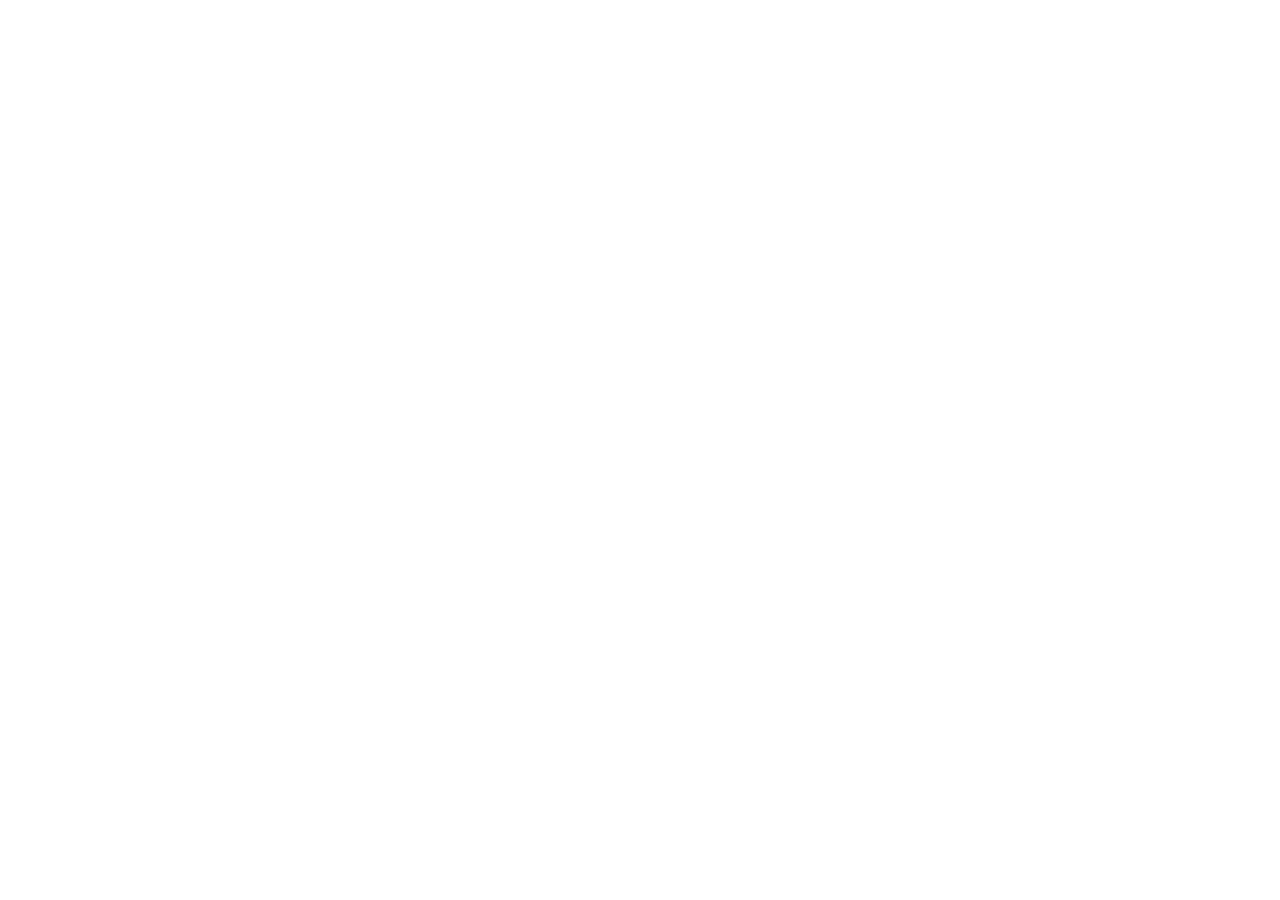
==== index.html @ 8029cfb2 "Start" ====
<!DOCTYPE html>
<html lang="en">
<head>
    <meta charset="UTF-8">
    <meta name="viewport" content="width=device-width, initial-scale=1.0">
    <title>Document</title>
</head>
<body>
    
</body>
</html>
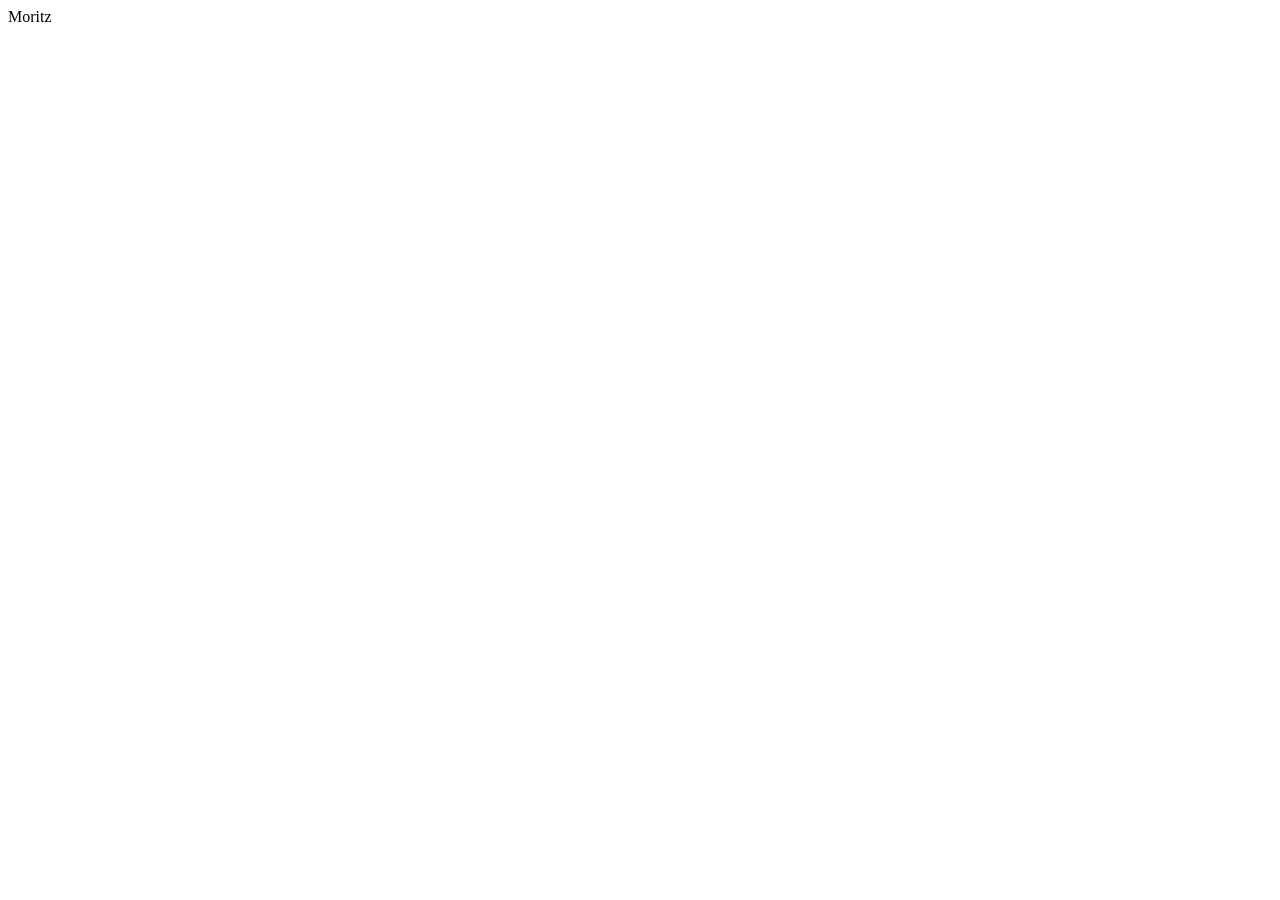
==== commit c417a8bd: "Moritz Added" ====
--- a/index.html
+++ b/index.html
@@ -6,6 +6,6 @@
     <title>Document</title>
 </head>
 <body>
-    
+    Moritz
 </body>
 </html>
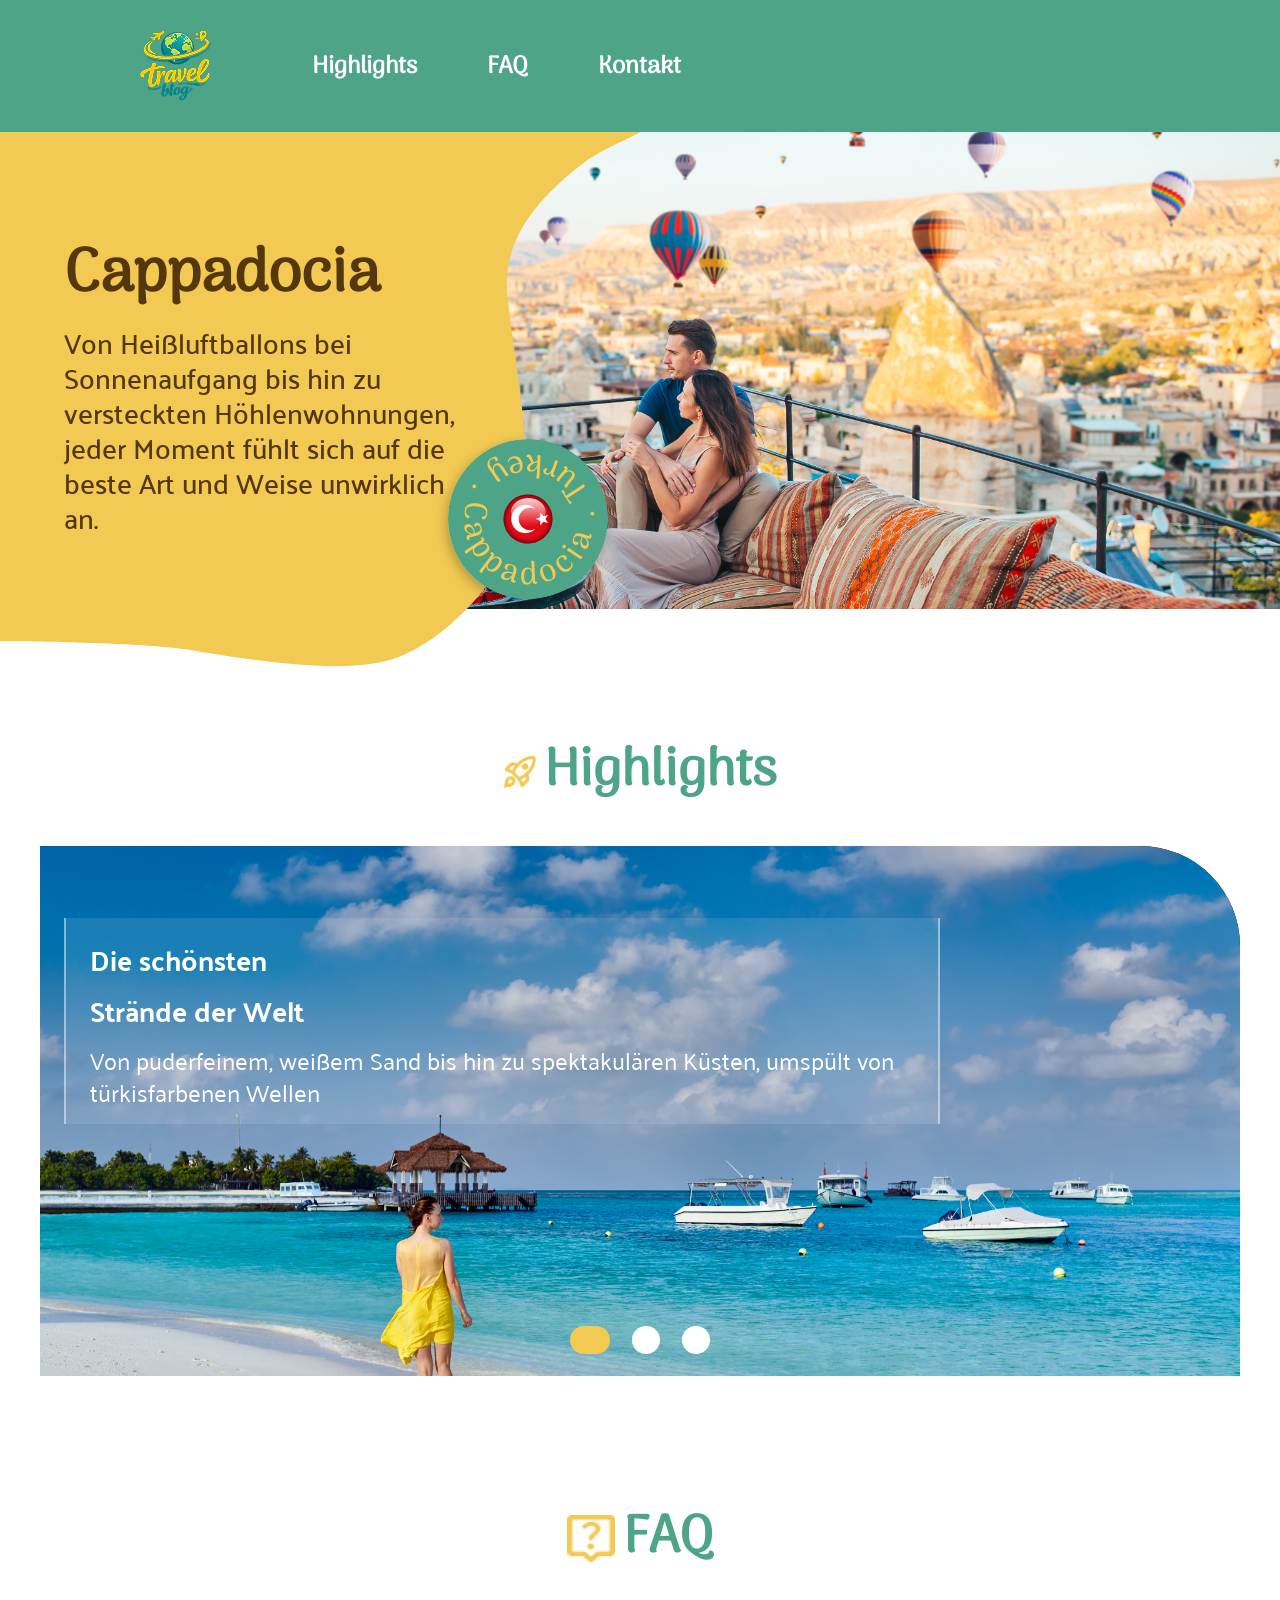
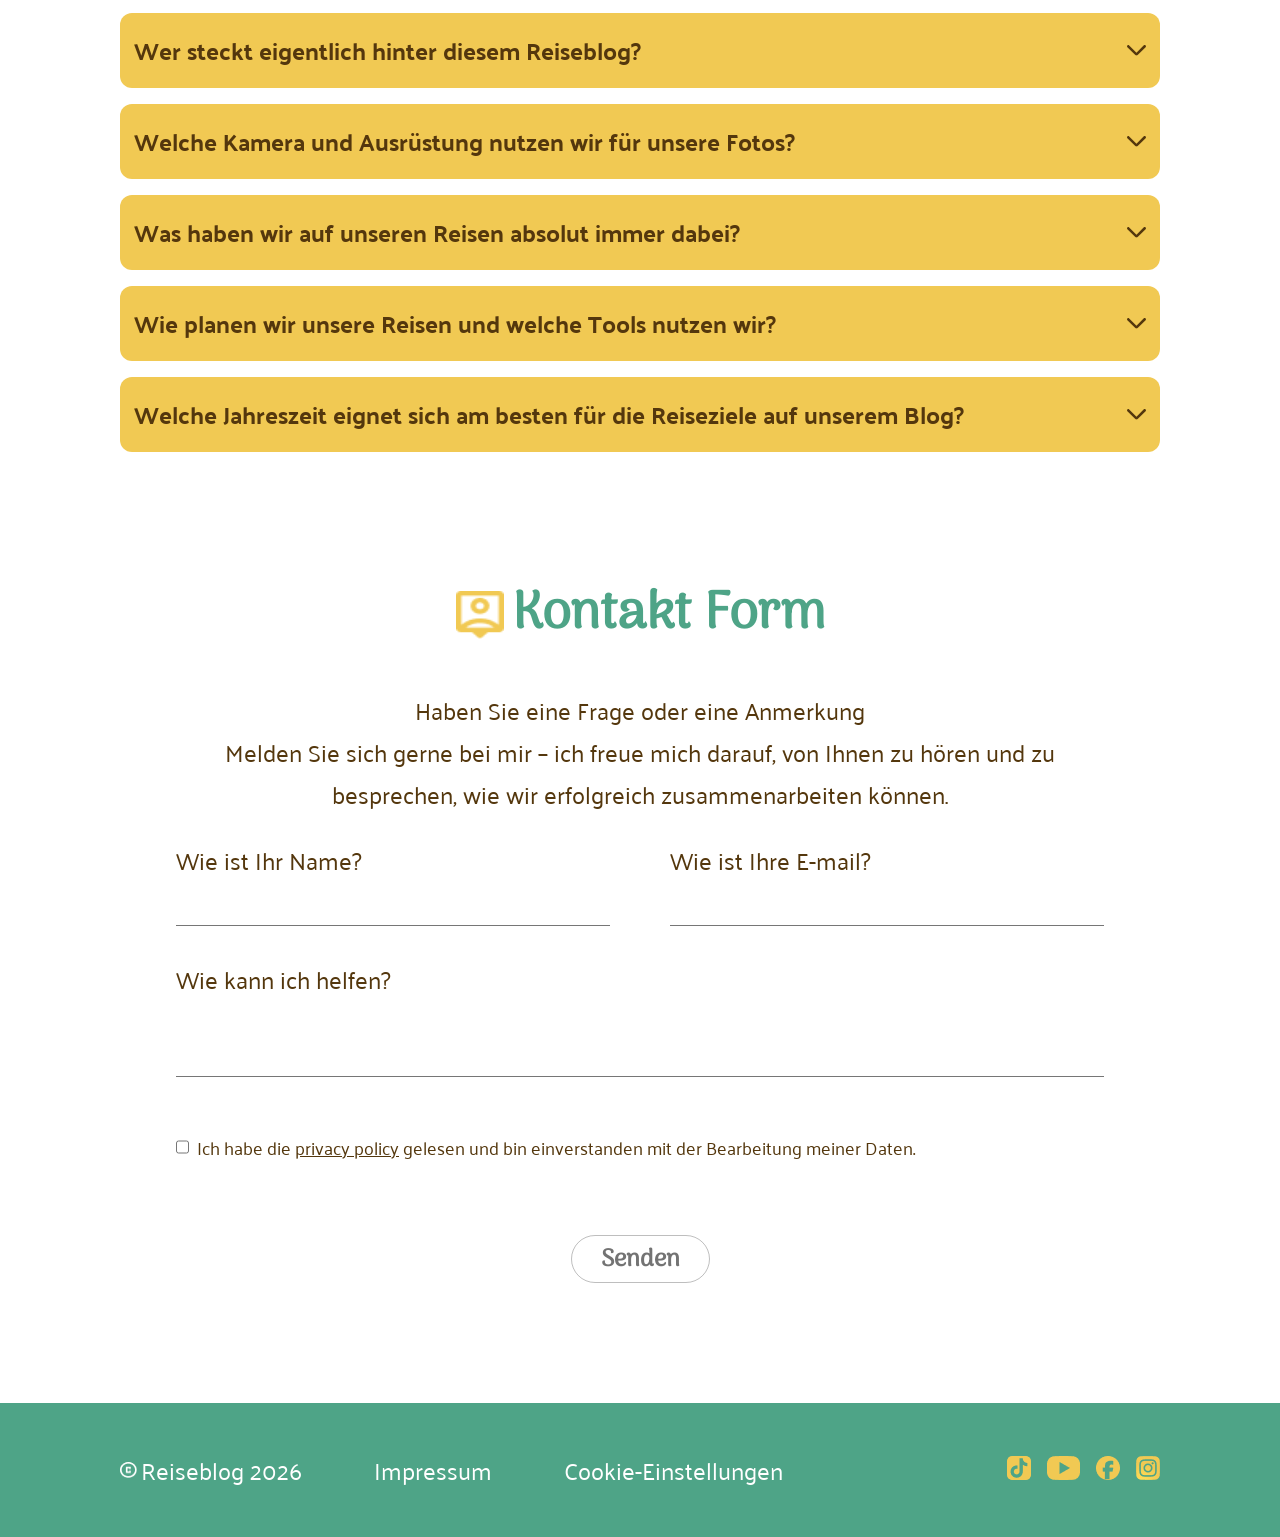
==== commit ac280a9f: "refactor: edit location and path to index html" ====
--- a/index.html
+++ b/index.html
@@ -1,11 +1,392 @@
-<!DOCTYPE html>
-<html lang="en">
-<head>
-    <meta charset="UTF-8">
-    <meta name="viewport" content="width=device-width, initial-scale=1.0">
-    <title>Document</title>
-</head>
-<body>
-    Moritz
-</body>
-</html>+<!doctype html>
+<html lang="de">
+    <head>
+        <meta charset="UTF-8" />
+        <meta name="viewport" content="width=device-width, initial-scale=1.0" />
+        <title>Reiseblog</title>
+        <link
+            rel="shortcut icon"
+            href="../assets/icons/logo.png"
+            type="image/x-icon"
+        />
+        <link rel="stylesheet" href="../css/variablen.css" />
+        <link rel="stylesheet" href="../css/fonts.css" />
+        <link rel="stylesheet" href="../css/landingpage/header.css" />
+        <link rel="stylesheet" href="../css/landingpage/landingscreen.css" />
+        <link rel="stylesheet" href="../css/landingpage/highlights.css" />
+        <link rel="stylesheet" href="../css/landingpage/faq.css" />
+        <link rel="stylesheet" href="../css/landingpage/conatctform.css" />
+        <link rel="stylesheet" href="../css/landingpage/footer.css" />
+        <link rel="stylesheet" href="../css/navbar.css" />
+        <link rel="stylesheet" href="../css/style.css" />
+    </head>
+
+    <body>
+        <header id="header">
+            <a href="./index.html"
+                ><img src="../assets/icons/logo.png" alt="Travel Blog Logo"
+            /></a>
+            <div class="nav-header">
+                <ul>
+                    <li>
+                        <a class="nav-highlight" href="#highlights"
+                            >Highlights</a
+                        >
+                        <img
+                            class="hover-highlights"
+                            src="../assets/icons/header/hover-highlights.svg"
+                            alt="Hover Highlights"
+                        />
+                    </li>
+                    <li>
+                        <a class="nav-faq" href="#faqs">FAQ</a>
+                        <img
+                            class="hover-faq"
+                            src="../assets/icons/header/hover-faq.svg"
+                            alt="Hover FAQ"
+                        />
+                    </li>
+                    <li>
+                        <a class="nav-contact" href="#contactform">Kontakt</a>
+                        <img
+                            class="hover-contact"
+                            src="../assets/icons/header/hover-contact.svg"
+                            alt="Hover Contact"
+                        />
+                    </li>
+                </ul>
+            </div>
+        </header>
+        <section class="landing-section">
+            <div class="hero-section">
+                <div class="hero-text">
+                    <h1>Cappadocia</h1>
+                    <p>
+                        Von Heißluftballons bei Sonnenaufgang bis hin zu
+                        versteckten Höhlenwohnungen, jeder Moment fühlt sich auf
+                        die beste Art und Weise unwirklich an.
+                    </p>
+                </div>
+                <div class="circle">
+                    <img class="circle-green"
+                        src="../assets/img/landingscreen/circle.svg"
+                        alt="Destination Circle"
+                    />
+                    <img
+                        class="circle-text"
+                        src="../assets/img/landingscreen/circle-text.svg"
+                        alt="Circle Text"
+                    />
+                    <img
+                        class="circle-flag"
+                        src="../assets/img/landingscreen/circle-flag.svg"
+                        alt="Circle Flag"
+                    />
+                </div>
+            </div>
+        </section>
+        <main class="content">
+            <section class="highlights" id="highlights">
+                <div class="highlights-h2">
+                    <img
+                        src="../assets/icons/h2-icons/h2-icon-rocket.png"
+                        alt="rocket"
+                    />
+                    <h2>Highlights</h2>
+                </div>
+                <div class="slider-a">
+                    <input
+                        class="radio-button"
+                        id="option1"
+                        type="radio"
+                        name="slider"
+                        value="one"
+                        checked
+                    />
+                    <input
+                        class="radio-button"
+                        type="radio"
+                        name="slider"
+                        value="two"
+                    />
+                    <input
+                        class="radio-button"
+                        type="radio"
+                        name="slider"
+                        value="three"
+                    />
+
+                    <div class="slider-a-wrapper">
+                        <a
+                            class="slider-a-element element-one"
+                            href="./html/moritz-blog.html"
+                        >
+                            <div class="slide-content">
+                                <h3>
+                                    Die schönsten <br />
+                                    Strände der Welt
+                                </h3>
+                                <p>
+                                    Von puderfeinem, weißem Sand bis hin zu
+                                    spektakulären Küsten, umspült von
+                                    türkisfarbenen Wellen
+                                </p>
+                            </div>
+                        </a>
+                        <a
+                            class="slider-a-element element-two"
+                            href="./html/jeremy-blog.html"
+                        >
+                            <div class="slide-content">
+                                <h3>Schlemmer Eldorado Osaka</h3>
+                                <p>
+                                    Von dampfenden Garküchen am Dotonbori-Kanal
+                                    bis zur lockeren Herzlichkeit der Menschen
+                                    in Kansai
+                                </p>
+                            </div>
+                        </a>
+                        <a
+                            class="slider-a-element element-three"
+                            href="./html/sophia-blog.html"
+                        >
+                            <div class="slide-content">
+                                <h3>Megametropole Tokio</h3>
+                                <p>
+                                    Von neonbeleuchteten Wolkenkratzern bis zu
+                                    stillen, alten Schreinen in grünen Parks.
+                                </p>
+                            </div>
+                        </a>
+                    </div>
+                </div>
+            </section>
+            <section class="faq-section" id="faqs">
+                <div class="headline">
+                    <img
+                        src="../assets/icons/h2-icons/h2-icon-faq.png"
+                        alt="FAQ Icon"
+                    />
+                    <h2>FAQ</h2>
+                </div>
+                <div class="questions">
+                    <details>
+                        <summary>
+                            <span>
+                                Wer steckt eigentlich hinter diesem Reiseblog?
+                            </span>
+                            <img
+                                src="../assets/icons/faq/faq_arrow.svg"
+                                alt="arrow_down"
+                            />
+                        </summary>
+                        <p>
+                            Wir sind ein dreiköpfiges Team aus reisebegeisterten
+                            Freunden. Auf diesem Blog teilen wir unsere
+                            gemeinsamen Abenteuer, Erfahrungen und Geheimtipps
+                            aus aller Welt mit euch.
+                        </p>
+                    </details>
+                    <details>
+                        <summary>
+                            <span>
+                                Welche Kamera und Ausrüstung nutzen wir für
+                                unsere Fotos?
+                            </span>
+                            <img
+                                src="../assets/icons/faq/faq_arrow.svg"
+                                alt="arrow_down"
+                            />
+                        </summary>
+                        <p>
+                            Wir fotografieren meistens mit einer kompakten,
+                            spiegellosen Systemkamera und unseren Smartphones.
+                            Um Gewicht zu sparen, haben wir immer nur ein
+                            leichtes Allround-Objektiv und ein flexibles
+                            Reisestativ im Gepäck.
+                        </p>
+                    </details>
+                    <details>
+                        <summary>
+                            <span>
+                                Was haben wir auf unseren Reisen absolut immer
+                                dabei?
+                            </span>
+                            <img
+                                src="../assets/icons/faq/faq_arrow.svg"
+                                alt="arrow_down"
+                            />
+                        </summary>
+                        <p>
+                            Neben unseren Pässen dürfen drei Dinge niemals
+                            fehlen: Eine leistungsstarke Powerbank für lange
+                            Tage, ein universeller Reiseadapter und natürlich
+                            eine Trinkflasche.
+                        </p>
+                    </details>
+                    <details>
+                        <summary>
+                            <span>
+                                Wie planen wir unsere Reisen und welche Tools
+                                nutzen wir?
+                            </span>
+                            <img
+                                src="../assets/icons/faq/faq_arrow.svg"
+                                alt="arrow_down"
+                            />
+                        </summary>
+                        <p>
+                            Die Routenplanung machen wir meistens kollaborativ
+                            über digitale Karten wie Google My Maps. Für
+                            Unterkünfte, Flüge und Transport nutzen wir Apps wie
+                            Booking, Skyscanner und lokale ÖPNV-Planer, um
+                            flexibel zu bleiben.
+                        </p>
+                    </details>
+                    <details>
+                        <summary>
+                            <span>
+                                Welche Jahreszeit eignet sich am besten für die
+                                Reiseziele auf unserem Blog?
+                            </span>
+                            <img
+                                src="../assets/icons/faq/faq_arrow.svg"
+                                alt="arrow_down"
+                            />
+                        </summary>
+                        <p>
+                            Da wir am liebsten in der Nebensaison reisen,
+                            empfehlen wir oft den Frühling oder Herbst. So
+                            umgehen wir die extremen Touristenströme und das
+                            Wetter ist meistens perfekt für Erkundungen zu Fuß.
+                        </p>
+                    </details>
+                </div>
+            </section>
+            <section class="contactform" id="contactform">
+                <div class="headline">
+                    <img
+                        src="../assets/icons/h2-icons/h2-icon-form.png"
+                        alt="Form Icon"
+                    />
+                    <h2>Kontakt Form</h2>
+                </div>
+                <p>
+                    Haben Sie eine Frage oder eine Anmerkung <br />
+                    Melden Sie sich gerne bei mir – ich freue mich darauf, von
+                    Ihnen zu hören und zu besprechen, wie wir erfolgreich
+                    zusammenarbeiten können.
+                </p>
+                <form
+                    action="./html/form-submit.html"
+                    class="contactform-form"
+                >
+                    <div class="contactform-labelrow">
+                        <div class="contactform-label-input">
+                            <label class="contactform-label" for="name"
+                                >Wie ist Ihr Name?</label
+                            >
+                            <input
+                                type="text"
+                                id="name"
+                                name="name"
+                                class="contactform-input"
+                            />
+                        </div>
+                        <div class="contactform-label-input">
+                            <label class="contactform-label" for="email"
+                                >Wie ist Ihre E-mail?</label
+                            >
+                            <input
+                                type="text"
+                                id="email"
+                                name="email"
+                                class="contactform-input"
+                            />
+                        </div>
+                    </div>
+                    <label class="contactform-label" for="help"
+                        >Wie kann ich helfen?</label
+                    >
+                    <input
+                        type="text"
+                        id="help"
+                        name="help"
+                        class="contactform-input"
+                    />
+                    <div class="contactform-privacypolicy">
+                        <input type="checkbox" id="privacypolicy-check"/>
+                        <label for="privacypolicy-check">
+                            Ich habe die 
+                            <a
+                                href="https://de.wikipedia.org/wiki/Datenschutz-Grundverordnung"
+                                >privacy policy</a
+                            >
+                            gelesen und bin einverstanden mit der Bearbeitung
+                            meiner Daten.
+                        </label>
+                    </div>
+                    <button type="submit">
+                        <p>Senden</p>
+                    </button>
+                </form>
+            </section>
+        </main>
+        <footer>
+            <div class="footer-text">
+                <div>
+                    <img
+                        src="../assets/icons/footer/footer-copyright.png"
+                        alt="copyright"
+                    />
+                    <p>Reiseblog 2026</p>
+                </div>
+                <a href="./html/imprint.html">Impressum</a>
+                <p>Cookie-Einstellungen</p>
+            </div>
+            <div class="footer-icons">
+                <a href="https://www.tiktok.com" target="_blank">
+                    <img
+                        src="../assets/icons/footer/footer-tiktok.png"
+                        alt="tiktok"
+                    />
+                </a>
+
+                <a href="https://www.youtube.com" target="_blank">
+                    <img
+                        src="../assets/icons/footer/footer-youtube.png"
+                        alt="youtube"
+                    />
+                </a>
+
+                <a href="https://www.facebook.com" target="_blank">
+                    <img
+                        src="../assets/icons/footer/footer-facebook.png"
+                        alt="facebook"
+                    />
+                </a>
+
+                <a href="https://www.instagram.com" target="_blank">
+                    <img
+                        src="../assets/icons/footer/footer-Instagram.png"
+                        alt="instagram"
+                    />
+                </a>
+            </div>
+        </footer>
+        <nav>
+            <a href="#header">
+                <img src="../assets/icons/navbar/navbar-home.png" />
+            </a>
+            <a href="#highlights">
+                <img src="../assets/icons/navbar/navbar-rocket_launch.png" />
+            </a>
+            <a href="#faqs">
+                <img src="../assets/icons/navbar/navbar-help.png" />
+            </a>
+            <a href="#contactform">
+                <img src="../assets/icons/navbar/navbar-contact.png" />
+            </a>
+        </nav>
+    </body>
+</html>
--- a/css/variablen.css
+++ b/css/variablen.css
@@ -0,0 +1,15 @@
+:root {
+    --yellow: #f1c953;
+    --green: rgba(78, 164, 135);
+    --greentransparent: rgba(78, 164, 135, 0.2);
+    --grey: #737373;
+
+    --mainfontsize: clamp(16px, 2.2vw, 24px);
+    --arima: "Arima";
+    --pala: "Palanquin";
+    --paladark: "Palanquin Dark";
+
+    --hfontweight: 700;
+    --h1fontsize: clamp(40px, 6vw, 64px);
+    --h2fontsize: clamp(40px, 5vw, 52px);
+}
--- a/css/fonts.css
+++ b/css/fonts.css
@@ -0,0 +1,152 @@
+/* arima-100 - latin */
+@font-face {
+  font-display: swap; /* Check https://developer.mozilla.org/en-US/docs/Web/CSS/@font-face/font-display for other options. */
+  font-family: 'Arima';
+  font-style: normal;
+  font-weight: 100;
+  src: url('../assets/fonts/neuefonts/arima-v7-latin-100.woff2') format('woff2'); /* Chrome 36+, Opera 23+, Firefox 39+, Safari 12+, iOS 10+ */
+}
+
+/* arima-200 - latin */
+@font-face {
+  font-display: swap; /* Check https://developer.mozilla.org/en-US/docs/Web/CSS/@font-face/font-display for other options. */
+  font-family: 'Arima';
+  font-style: normal;
+  font-weight: 200;
+  src: url('../assets/fonts/neuefonts/arima-v7-latin-200.woff2') format('woff2'); /* Chrome 36+, Opera 23+, Firefox 39+, Safari 12+, iOS 10+ */
+}
+
+/* arima-300 - latin */
+@font-face {
+  font-display: swap; /* Check https://developer.mozilla.org/en-US/docs/Web/CSS/@font-face/font-display for other options. */
+  font-family: 'Arima';
+  font-style: normal;
+  font-weight: 300;
+  src: url('../assets/fonts/neuefonts/arima-v7-latin-300.woff2') format('woff2'); /* Chrome 36+, Opera 23+, Firefox 39+, Safari 12+, iOS 10+ */
+}
+
+/* arima-regular - latin */
+@font-face {
+  font-display: swap; /* Check https://developer.mozilla.org/en-US/docs/Web/CSS/@font-face/font-display for other options. */
+  font-family: 'Arima';
+  font-style: normal;
+  font-weight: 400;
+  src: url('../assets/fonts/neuefonts/arima-v7-latin-regular.woff2') format('woff2'); /* Chrome 36+, Opera 23+, Firefox 39+, Safari 12+, iOS 10+ */
+}
+
+/* arima-500 - latin */
+@font-face {
+  font-display: swap; /* Check https://developer.mozilla.org/en-US/docs/Web/CSS/@font-face/font-display for other options. */
+  font-family: 'Arima', sans-serif;
+  font-style: normal;
+  font-weight: 500;
+  src: url('../assets/fonts/neuefonts/arima-v7-latin-500.woff2') format('woff2'); /* Chrome 36+, Opera 23+, Firefox 39+, Safari 12+, iOS 10+ */
+}
+
+/* arima-600 - latin */
+@font-face {
+  font-display: swap; /* Check https://developer.mozilla.org/en-US/docs/Web/CSS/@font-face/font-display for other options. */
+  font-family: 'Arima', sans-serif;
+  font-style: normal;
+  font-weight: 600;
+  src: url('../assets/fonts/neuefonts/arima-v7-latin-600.woff2') format('woff2'); /* Chrome 36+, Opera 23+, Firefox 39+, Safari 12+, iOS 10+ */
+}
+
+/* arima-700 - latin */
+@font-face {
+  font-display: swap; /* Check https://developer.mozilla.org/en-US/docs/Web/CSS/@font-face/font-display for other options. */
+  font-family: 'Arima', sans-serif;
+  font-style: normal;
+  font-weight: 700;
+  src: url('../assets/fonts/neuefonts/arima-v7-latin-700.woff2') format('woff2'); /* Chrome 36+, Opera 23+, Firefox 39+, Safari 12+, iOS 10+ */
+}
+
+/* palanquin-100 - latin */
+@font-face {
+  font-display: swap; /* Check https://developer.mozilla.org/en-US/docs/Web/CSS/@font-face/font-display for other options. */
+  font-family: 'Palanquin';
+  font-style: normal;
+  font-weight: 100;
+  src: url('../assets/fonts/neuefonts/palanquin-v17-latin-100.woff2') format('woff2'); /* Chrome 36+, Opera 23+, Firefox 39+, Safari 12+, iOS 10+ */
+}
+/* palanquin-200 - latin */
+@font-face {
+  font-display: swap; /* Check https://developer.mozilla.org/en-US/docs/Web/CSS/@font-face/font-display for other options. */
+  font-family: 'Palanquin';
+  font-style: normal;
+  font-weight: 200;
+  src: url('../assets/fonts/neuefonts/palanquin-v17-latin-200.woff2') format('woff2'); /* Chrome 36+, Opera 23+, Firefox 39+, Safari 12+, iOS 10+ */
+}
+/* palanquin-300 - latin */
+@font-face {
+  font-display: swap; /* Check https://developer.mozilla.org/en-US/docs/Web/CSS/@font-face/font-display for other options. */
+  font-family: 'Palanquin';
+  font-style: normal;
+  font-weight: 300;
+  src: url('../assets/fonts/neuefonts/palanquin-v17-latin-300.woff2') format('woff2'); /* Chrome 36+, Opera 23+, Firefox 39+, Safari 12+, iOS 10+ */
+}
+/* palanquin-regular - latin */
+@font-face {
+  font-display: swap; /* Check https://developer.mozilla.org/en-US/docs/Web/CSS/@font-face/font-display for other options. */
+  font-family: 'Palanquin';
+  font-style: normal;
+  font-weight: 400;
+  src: url('../assets/fonts/neuefonts/palanquin-v17-latin-regular.woff2') format('woff2'); /* Chrome 36+, Opera 23+, Firefox 39+, Safari 12+, iOS 10+ */
+}
+/* palanquin-500 - latin */
+@font-face {
+  font-display: swap; /* Check https://developer.mozilla.org/en-US/docs/Web/CSS/@font-face/font-display for other options. */
+  font-family: 'Palanquin';
+  font-style: normal;
+  font-weight: 500;
+  src: url('../assets/fonts/neuefonts/palanquin-v17-latin-500.woff2') format('woff2'); /* Chrome 36+, Opera 23+, Firefox 39+, Safari 12+, iOS 10+ */
+}
+/* palanquin-600 - latin */
+@font-face {
+  font-display: swap; /* Check https://developer.mozilla.org/en-US/docs/Web/CSS/@font-face/font-display for other options. */
+  font-family: 'Palanquin';
+  font-style: normal;
+  font-weight: 600;
+  src: url('../assets/fonts/neuefonts/palanquin-v17-latin-600.woff2') format('woff2'); /* Chrome 36+, Opera 23+, Firefox 39+, Safari 12+, iOS 10+ */
+}
+/* palanquin-700 - latin */
+@font-face {
+  font-display: swap; /* Check https://developer.mozilla.org/en-US/docs/Web/CSS/@font-face/font-display for other options. */
+  font-family: 'Palanquin';
+  font-style: normal;
+  font-weight: 700;
+  src: url('../assets/fonts/neuefonts/palanquin-v17-latin-700.woff2') format('woff2'); /* Chrome 36+, Opera 23+, Firefox 39+, Safari 12+, iOS 10+ */
+}
+
+/* palanquin-dark-regular - latin */
+@font-face {
+  font-display: swap; /* Check https://developer.mozilla.org/en-US/docs/Web/CSS/@font-face/font-display for other options. */
+  font-family: 'Palanquin Dark';
+  font-style: normal;
+  font-weight: 400;
+  src: url('../assets/fonts/neuefonts/palanquin-dark-v17-latin-regular.woff2') format('woff2'); /* Chrome 36+, Opera 23+, Firefox 39+, Safari 12+, iOS 10+ */
+}
+/* palanquin-dark-500 - latin */
+@font-face {
+  font-display: swap; /* Check https://developer.mozilla.org/en-US/docs/Web/CSS/@font-face/font-display for other options. */
+  font-family: 'Palanquin Dark';
+  font-style: normal;
+  font-weight: 500;
+  src: url('../assets/fonts/neuefonts/palanquin-dark-v17-latin-500.woff2') format('woff2'); /* Chrome 36+, Opera 23+, Firefox 39+, Safari 12+, iOS 10+ */
+}
+/* palanquin-dark-600 - latin */
+@font-face {
+  font-display: swap; /* Check https://developer.mozilla.org/en-US/docs/Web/CSS/@font-face/font-display for other options. */
+  font-family: 'Palanquin Dark';
+  font-style: normal;
+  font-weight: 600;
+  src: url('../assets/fonts/neuefonts/palanquin-dark-v17-latin-600.woff2') format('woff2'); /* Chrome 36+, Opera 23+, Firefox 39+, Safari 12+, iOS 10+ */
+}
+/* palanquin-dark-700 - latin */
+@font-face {
+  font-display: swap; /* Check https://developer.mozilla.org/en-US/docs/Web/CSS/@font-face/font-display for other options. */
+  font-family: 'Palanquin Dark';
+  font-style: normal;
+  font-weight: 700;
+  src: url('../assets/fonts/neuefonts/palanquin-dark-v17-latin-700.woff2') format('woff2'); /* Chrome 36+, Opera 23+, Firefox 39+, Safari 12+, iOS 10+ */
+}
--- a/css/landingpage/header.css
+++ b/css/landingpage/header.css
@@ -0,0 +1,141 @@
+header {
+    background-color: rgba(78, 164, 135, 1);
+
+    display: flex;
+    justify-content: flex-start;
+    gap: 100px;
+
+    width: 100%;
+    padding: 30px 140px;
+}
+
+header > a {
+    display: contents;
+}
+
+header > img {
+    width: 56px;
+}
+
+header ul {
+    display: flex;
+    gap: 70px;
+
+    list-style: none;
+    padding-inline-start: 0;
+}
+
+header li {
+    display: flex;
+    flex-direction: column;
+}
+
+header li img {
+    opacity: 1;
+}
+
+.hover-highlights {
+    width: 120px;
+    opacity: 0;
+
+    position: absolute;
+    top: 35px;
+}
+
+.hover-faq {
+    width: 60px;
+    opacity: 0;
+
+    position: absolute;
+    top: 42px;
+    left: 170px;
+}
+
+.hover-contact {
+    width: 100px;
+    opacity: 0;
+
+    position: absolute;
+    top: 38px;
+    left: 280px;
+}
+
+.nav-header {
+    display: flex;
+    align-items: center;
+    position: relative;
+}
+
+header a {
+    text-decoration: none;
+    font-family: var(--arima);
+    font-weight: 700;
+    color: white;
+    font-size: 24px;
+    z-index: 2;
+}
+
+header a:active {
+    color: var(--yellow);
+}
+
+header a:hover ~ img {
+    opacity: 1;
+}
+
+@media screen and (min-width: 769px) {
+    header img {
+        width: 72px;
+    }
+}
+
+@media screen and (min-width: 769px) and (max-width: 1279px) {
+    header {
+        padding: 20px 80px;
+    }
+
+    header img {
+        width: 64px;
+    }
+
+    header a {
+        font-size: 22px;
+    }
+
+    .hover-highlights {
+        width: 110px;
+        top: 32px;
+    }
+
+    .hover-faq {
+        width: 50px;
+
+        top: 39px;
+        left: 164px;
+    }
+
+    .hover-contact {
+        width: 90px;
+
+        top: 36px;
+        left: 270px;
+    }
+}
+
+@media screen and (max-width: 768px) {
+    .nav-header {
+        display: none;
+    }
+
+    header {
+        justify-content: center;
+
+        padding: 10px 40px;
+    }
+}
+
+@media screen and (min-width: 1440px) {
+    header {
+        padding: 30px max(140px, calc(50% - 720px));
+    }
+}
--- a/css/landingpage/landingscreen.css
+++ b/css/landingpage/landingscreen.css
@@ -0,0 +1,162 @@
+.landing-section {
+    height: calc(100dvh - 76px);
+    background-image: url(../../assets/img/landingscreen/landingscreen-background-full.jpg);
+
+    background-position: 40% center;
+    background-repeat: no-repeat;
+    background-size: cover;
+
+    position: relative;
+}
+
+.hero-section {
+    background-image: url(../../assets/img/landingscreen/landingscreen-background-yellow.png);
+
+    height: calc(100dvh - 76px);
+    background-position: left top;
+    background-repeat: no-repeat;
+    background-size: 60% 60%;
+}
+
+.circle {
+    width: 160px;
+
+    position: relative;
+    top: 30%;
+    left: 15%;
+}
+
+.circle-green {
+    box-shadow: -2px 4px 10.8px rgba(0, 0, 0, 0.25);
+    border-radius: 50%;
+}
+
+.circle-text {
+    width: 132px;
+    margin: 15px;
+
+    position: absolute;
+    top: 0px;
+    left: 0px;
+
+    animation: circle-rotate 8s linear infinite;
+}
+
+.circle-flag {
+    width: 50px;
+    margin: 55px;
+
+    position: absolute;
+    top: 0px;
+    left: 0px;
+}
+
+.hero-text {
+    width: 400px;
+
+    position: absolute;
+    top: 20%;
+    left: 5%;
+}
+
+.hero-text h1 {
+    font-size: 60px;
+    font-family: var(--arima);
+}
+
+.hero-text p {
+    font-size: 28px;
+    font-weight: 500;
+    line-height: 35px;
+}
+
+@media screen and (max-width: 999px) {
+    .hero-text {
+        display: none;
+    }
+}
+
+@media screen and (min-width: 400px) and (max-width: 500px) {
+    .hero-section {
+        background-size: 50% 70%;
+    }
+}
+
+@media screen and (min-width: 501px) and (max-width: 768px) {
+    .hero-section {
+        background-size: 50% 80%;
+    }
+
+    .circle {
+        left: 25%;
+        top: 40%;
+    }
+}
+
+@media screen and (min-width: 769px) and (max-width: 1279px) {
+    .landing-section {
+        height: calc(100dvh - 104px);
+    }
+
+    .hero-section {
+        background-size: 50% 90%;
+        height: calc(100dvh - 104px);
+    }
+
+    .circle {
+        top: 50%;
+        left: 30%;
+    }
+}
+
+@media screen and (min-width: 1000px) and (max-width: 1279px) {
+    .hero-text {
+        top: 15%;
+        left: 3%;
+        scale: 0.9;
+        width: 300px;
+    }
+}
+
+@media screen and (min-width: 1280px) {
+    .landing-section {
+        height: 53dvh;
+    }
+
+    .hero-section {
+        height: calc(100dvh - 132px);
+        background-image: url(../../assets/img/landingscreen/landingscreen-yellow-desktop.svg);
+        background-size: 50%;
+    }
+
+    .circle {
+        top: 40%;
+        left: 35%;
+    }
+}
+
+@media screen and (min-width: 1401px) {
+    .landing-section {
+        height: 58dvh;
+    }
+}
+
+@media screen and (min-width: 1440px) {
+    .landing-section {
+        margin: 0px max(0px, calc(50% - 720px));
+        height: 565px;
+    }
+
+    .hero-text {
+        top: 115px;
+    }
+
+    .circle {
+        top: 370px;
+    }
+}
+
+@keyframes circle-rotate {
+    from {rotate: 0deg;}
+    to {rotate: 360deg;}
+} 
--- a/css/landingpage/highlights.css
+++ b/css/landingpage/highlights.css
@@ -0,0 +1,208 @@
+.highlights {
+  display: flex;
+  flex-direction: column;
+  justify-content: center;
+  align-items: center;
+
+  gap: 32px;
+}
+
+.highlights-h2 {
+  display: flex;
+  justify-content: center;
+  align-items: center;
+
+  gap: 8px;
+}
+
+.highlights h2 {
+  color: var(--green);
+  font-family: var(--arima);
+  font-size: var(--h2fontsize);
+  font-weight: var(--hfontweight);
+}
+
+.highlights-h2 img {
+  height: 32px;
+}
+
+.slider-a {
+  position: relative;
+
+  background-color: black;
+
+  width: 330px;
+  height: 530px;
+  object-fit: cover;
+
+  display: flex;
+  justify-content: center;
+  align-items: flex-end;
+
+  border-radius: 0 100px 0 0;
+  gap: 22px;
+
+  overflow: hidden;
+}
+
+.slider-a > input { /*Styling der weißen Label*/
+  appearance: none;
+
+  background-color: rgba(255, 255, 255, 1);
+
+  height: 28px;
+  width: 28px;
+
+  border-radius: 28px;
+
+  cursor: pointer;
+}
+
+.slider-a > input:checked { /*Styling des aktiven Labels*/
+  appearance: none;
+
+  background-color: rgba(241, 201, 83, 1);
+
+  border-radius: 20px;
+  height: 28px;
+  width: 40px;
+
+  cursor: pointer;
+  transition-duration: 250ms;
+}
+
+.radio-button {
+  height: 28px;
+  width: 28px;
+
+  margin-bottom: 22px;
+}
+
+.slider-a input {
+  z-index: 2;
+}
+
+.slider-a-wrapper {
+  z-index: 1;
+
+  width: 300%;
+  height: 100%;
+
+  position: absolute;
+  display: flex;
+
+  transition: all 1s ease-in-out;
+}
+
+.slider-a-wrapper a {
+  text-decoration: none;
+}
+
+.slider-a-element {
+  width: calc(100% / 3);
+  height: 100%;
+}
+
+.slider-a input[value="one"]:checked ~ .slider-a-wrapper {
+  transform: translateX(calc(100% / 3));
+}
+
+.slider-a input[value="two"]:checked ~ .slider-a-wrapper {
+  transform: translateX(0);
+}
+
+.slider-a input[value="three"]:checked ~ .slider-a-wrapper {
+  transform: translateX(calc(-100% / 3));
+}
+
+.element-one {
+  background-image: url(../../assets/img/highlights/content-highlights-carousel-beach.jpg);
+  background-size: cover;
+  background-repeat: no-repeat;
+  background-position: center;
+}
+
+.element-two {
+  background-image: url(../../assets/img/highlights/content-highlights-carousel-osaka.jpg);
+  background-size: cover;
+  background-repeat: no-repeat;
+  background-position: center;
+}
+
+.element-three {
+  background-image: url(../../assets/img/highlights/content-highlights-carousel-mount.jpg);
+  background-size: cover;
+  background-repeat: no-repeat;
+  background-position: center;
+}
+
+.slide-content {
+  border-left: 2px solid rgba(255, 255, 255, 0.45);
+  border-right: 2px solid rgba(255, 255, 255, 0.45);
+  background-color: rgba(255, 255, 255, 0.1);
+
+  display: flex;
+  flex-direction: column;
+
+  margin: 93px 16px 0 16px;
+  padding: 16px;
+
+  gap: 8px;
+}
+
+.slide-content p {
+  color: rgba(255, 255, 255, 1);
+  line-height: clamp(16px, 3vw, 32px);
+}
+
+.slide-content h3 {
+  color: rgba(255, 255, 255, 1);
+  font-size: 28px;
+  line-height: clamp(30px, 6vw, 60);
+}
+
+@media screen and (min-width: 1440px) {
+  .slider-a {
+    width: 1200px;
+    height: 530px;
+  }
+
+  .slide-content {
+    padding: 16px 24px;
+    margin: 72px 300px 24px 24px;
+  }
+}
+
+@media screen and (min-width: 1280px) and (max-width: 1439px) {
+  .slider-a {
+    width: 1200px;
+    height: 530px;
+  }
+
+  .slide-content {
+    padding: 16px 24px;
+    margin: 72px 300px 24px 24px;
+  }
+}
+
+@media screen and (min-width: 769px) and (max-width: 1279px) {
+  .slider-a {
+    width: 700px;
+    height: 530px;
+  }
+
+  .slide-content {
+    padding: 16px 24px;
+    margin: 72px 200px 24px 24px;
+  }
+}
+
+@media screen and (min-width: 376px) and (max-width: 768px) {
+}
+
+@media screen and (max-width: 375px) {
+  .slider-a {
+    width: 304px;
+    height: 530px;
+  }
+}
--- a/css/landingpage/faq.css
+++ b/css/landingpage/faq.css
@@ -0,0 +1,59 @@
+html {
+    interpolate-size: allow-keywords;
+}
+
+.questions {
+    display: flex;
+    flex-direction: column;
+
+    gap: 16px;
+}
+
+details {
+    background-color: var(--yellow);
+    border-radius: 12px;
+
+    padding: 16px 14px;
+}
+
+summary {
+    list-style: none;
+    cursor: pointer;
+
+    display: flex;
+    justify-content: space-between;
+    gap: 8px;
+}
+
+summary > span {
+    font-weight: 700;
+}
+
+details[open] summary {
+    padding-bottom: 8px;
+}
+
+summary img {
+    transition: 0.5s ease;
+}
+
+details[open] summary img {
+    transform: rotate(-180deg);
+}
+
+details > p {
+    background-color: white;
+    border-radius: 5px;
+    padding: 4px 10px;
+}
+
+details::details-content {
+    height: 0;
+    overflow: hidden;
+    transition:
+        height 0.5s ease,
+        content-visibility 0.5s ease allow-discrete;
+}
+details[open]::details-content {
+    height: auto;
+}
--- a/css/landingpage/conatctform.css
+++ b/css/landingpage/conatctform.css
@@ -0,0 +1,130 @@
+.contactform{
+    width: 100%;
+    display: flex;
+    flex-direction: column;
+    justify-content: center;
+    align-items: center;
+}
+
+.headline{
+    display: flex;
+    flex-direction: column;
+    align-items: center;
+}
+.contactform p{
+    text-align: center;
+    padding-bottom: 24px;
+}
+
+.contactform-labelrow{
+    display: flex;
+    flex-direction: row;
+    justify-content: space-between;
+}
+
+.contactform-label-input{
+    display: flex;
+    flex-direction: column;
+}
+
+.contactform-form{
+    width: 100%;
+    display: flex;
+    flex-direction: column;
+    gap: 32px;
+}
+.contactform-form label{
+    font-size: 24px;
+}
+.contactform-form input{
+    
+    border-width: 0;
+    border-bottom-width: 1px;
+    border-style: solid;
+}
+.contactform-form > button{
+    background-color: #30303000;
+    margin-top: 40px;
+    width: 139px;
+    height: 48px;
+    border-radius: 25px;
+    border-color: #30303050;
+    border-width: 1px;
+    border-style: solid;
+    align-self: center;
+
+    cursor: pointer;
+}
+
+.contactform-form > button > p{
+    font-size: 24px;
+    font-family: var(--arima);
+    font-weight: 700;
+    color: var(--grey);
+    letter-spacing: 5%;
+    padding: 0;
+}
+
+.contactform:has(#privacypolicy-check:checked) button{
+    background-color: var(--green);
+}
+.contactform:has(#privacypolicy-check:checked) button > p{
+    color: var(--yellow);
+} 
+
+.contactform:has(#privacypolicy-check:checked) button:hover{
+    text-shadow: 1px 2px 0 rgba(0, 0, 0, 0.25);
+}
+
+
+.contactform-privacypolicy{
+    margin-top: 22px;
+    display: flex;
+    flex-direction: row;
+    align-self: flex-start;
+    gap: 8px;
+}
+.contactform-privacypolicy label{
+    font-size: 15px;
+}
+
+
+@media screen and (min-width: 1280px) {
+    .contactform{
+        padding-inline: 56px;
+    }
+    .headline p{
+        display: flex;
+    }
+    .contactform-privacypolicy label{
+        font-size: 18px;
+    }
+    .contactform-privacypolicy a{
+        font-size: 18px;
+    }
+}
+
+@media screen and (min-width: 769px) and (max-width: 1279px) {
+    .contactform{
+        padding-inline: 56px;
+    }
+    .headline p{
+        display: flex;
+    }
+    .contactform-privacypolicy label{
+        font-size: 18px;
+    }
+    .contactform-privacypolicy a{
+        font-size: 18px;
+    }
+}
+
+@media screen and (max-width: 769px) {
+    .contactform-labelrow{
+    display: flex;
+    flex-direction: column;
+    gap: 32px;
+    }
+}
+
+
--- a/css/landingpage/footer.css
+++ b/css/landingpage/footer.css
@@ -0,0 +1,101 @@
+footer {
+  background-color: var(--green);
+  height: 134px;
+  width: 100%;
+  padding: 30px 24px;
+  margin-bottom: calc(35px + 24px + 24px);
+
+  display: flex;
+  justify-content: space-evenly;
+  align-items: flex-end;
+}
+
+footer p {
+  color: rgba(255, 255, 255, 1);
+  font-size: var(--mainfontsize);
+}
+
+footer a {
+  color: rgba(255, 255, 255, 1);
+  text-decoration: none;
+  font-size: var(--mainfontsize);
+}
+
+.footer-text div {
+  display: flex;
+  align-items: center;
+
+  gap: 4px;
+}
+
+.footer-text img {
+  height: 16.5px;
+  width: 16.5px;
+}
+
+.footer-icons {
+  display: flex;
+  justify-content: center;
+  align-items: flex-end;
+
+  gap: 16px;
+}
+
+@media screen and (min-width: 1440px) {
+  footer {
+    justify-content: space-between;
+    align-items: center;
+
+    padding: 48px max(160px, calc(50% - 720px));
+  }
+
+  .footer-text {
+    display: flex;
+    gap: 72px;
+  }
+}
+
+@media screen and (min-width: 1280px) and (max-width: 1439px) {
+  footer {
+    justify-content: space-between;
+    align-items: center;
+
+    padding: 60px 120px;
+  }
+
+  .footer-text {
+    display: flex;
+    gap: 72px;
+  }
+}
+
+@media screen and (min-width: 769px) and (max-width: 1279px) {
+  footer {
+    justify-content: space-between;
+    align-items: center;
+  }
+
+  .footer-text {
+    display: flex;
+    gap: 72px;
+  }
+}
+
+@media screen and (min-width: 376px) and (max-width: 768px) {
+  footer {
+    padding: 16px 16px;
+  }
+
+}
+
+@media screen and (max-width: 375px) {
+  footer {
+    padding: 16px 4px;
+  }
+}
+
+@media screen and (min-width: 769px) {
+  footer {
+    margin-bottom: 0;
+  }
+}
--- a/css/navbar.css
+++ b/css/navbar.css
@@ -0,0 +1,38 @@
+nav{
+    background-color: var(--yellow);
+    padding: 24px max(calc(50% - 720px), 25px);
+    position: fixed;
+    bottom: 0;
+    width: 100%;
+    z-index: 1000;
+
+    display: flex;
+    flex-direction: row;
+    align-items: center;
+    justify-content: space-between;
+
+}
+nav > a > img{
+    width: 35px;
+    height: 35px;
+}
+
+@media screen and (min-width: 1280px) {
+    nav{
+        display:none;
+    }
+}
+
+@media screen and (min-width: 769px) and (max-width: 1279px) {
+    nav{
+        display:none;
+    }
+}
+
+@media screen and (min-width: 320px) and (max-width: 769px) {
+    
+}
+
+@media screen and (max-width: 319px) {
+    
+}
--- a/css/style.css
+++ b/css/style.css
@@ -0,0 +1,75 @@
+body {
+    display: flex;
+    flex-direction: column;
+    min-height: 100dvh;
+}
+
+* {
+    margin: 0;
+    box-sizing: border-box;
+    scroll-behavior: smooth;
+    scroll-padding-top: 20px;
+
+    color: #54370d;
+    font-size: var(--mainfontsize);
+    font-family: var(--pala);
+}
+
+.content {
+    padding: 120px max(calc(50% - 720px), 120px);
+
+    display: flex;
+    flex-direction: column;
+    justify-content: center;
+    gap: 120px;
+    flex: 1;
+}
+
+.headline {
+    display: flex;
+    flex-direction: row;
+    justify-content: center;
+    align-items: center;
+    gap: 8px;
+
+    padding-bottom: 32px;
+}
+
+.headline > img {
+    width: 40px;
+    height: 40px;
+}
+
+.headline > h2 {
+    font-size: var(--h2fontsize);
+    color: var(--green);
+    font-family: var(--arima);
+    font-weight: var(--hfontweight);
+}
+
+@media screen and (min-width: 769px) and (max-width: 1440px) {
+    .headline > img {
+        width: 48px;
+        height: 48px;
+    }
+}
+
+@media screen and (min-width: 769px) and (max-width: 1279px) {
+    .content {
+        padding: 100px max(calc(50% - 720px), 80px);
+        gap: 100px;
+    }
+}
+
+@media screen and (max-width: 768px) {
+    .content {
+        padding: 80px max(calc(50% - 720px), 60px);
+        gap: 80px;
+    }
+}
+
+@media screen and (max-width: 479px) {
+    .content {
+        padding: 80px max(calc(50% - 720px), 16px);
+    }
+}
